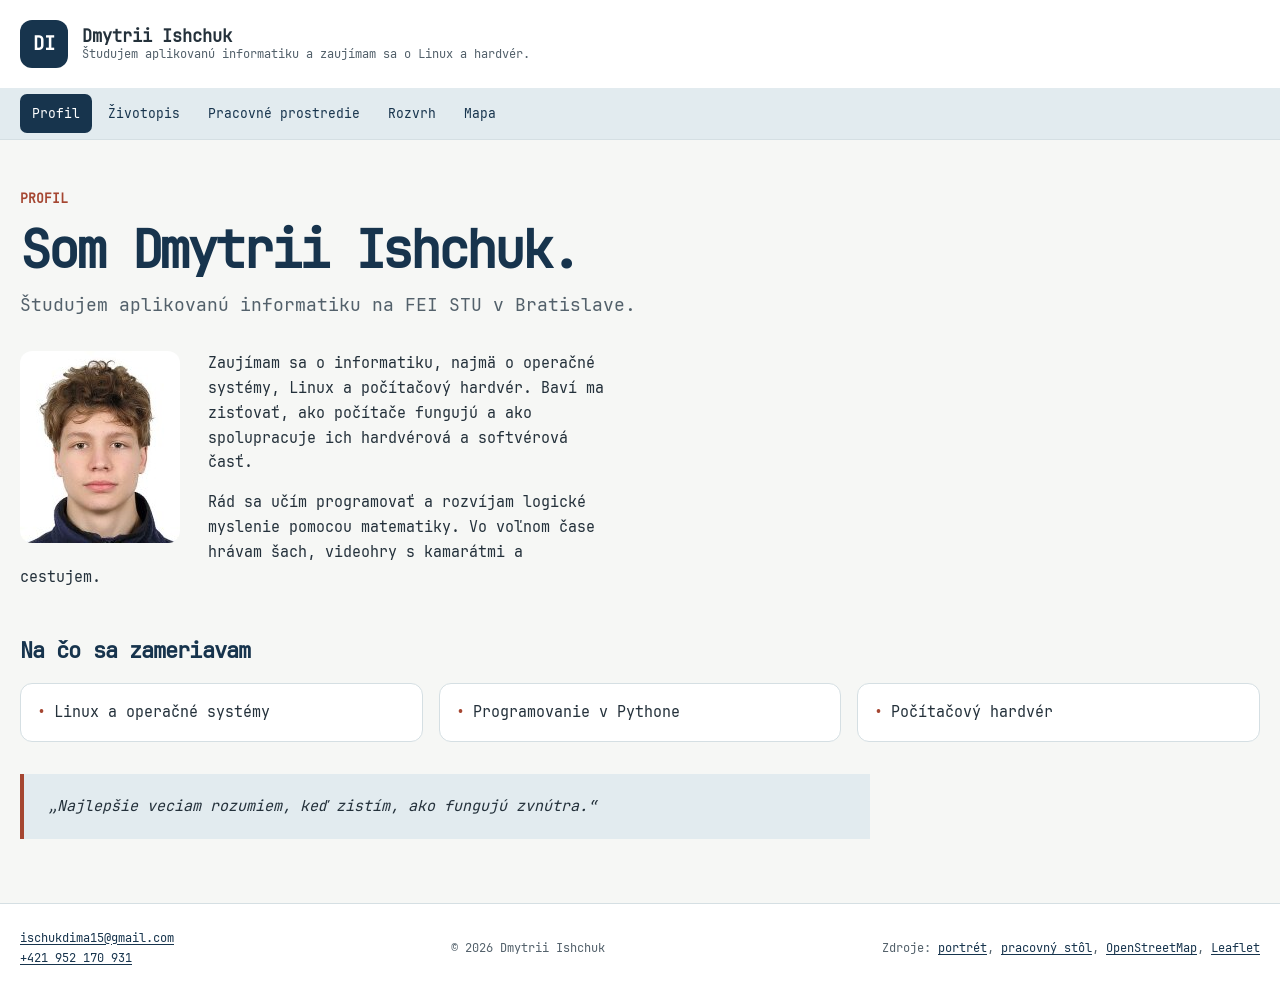
==== index.html @ 032d3a88 "Version 1.x , 25.09.2026, map.html needs to be done" ====
<!doctype html>
<html lang="sk">
<head>
  <meta charset="utf-8">
  <meta name="viewport" content="width=device-width, initial-scale=1">
  <meta name="description" content="Profil Dmytriia Ishchuka, študenta aplikovanej informatiky na FEI STU so záujmom o Linux, Python a počítačový hardvér.">
  <meta property="og:title" content="Dmytrii Ishchuk | Profil">
  <meta property="og:description" content="Študujem aplikovanú informatiku na FEI STU a zaujímam sa o Linux, Python a počítačový hardvér.">
  <meta property="og:image" content="img/me.jpeg">
  <title>Dmytrii Ishchuk | Profil</title>
  <link rel="icon" type="image/png" href="favicon.png">
  <link rel="stylesheet" href="css/styles.css">
  <script src="js/script.js" defer></script>
</head>
<body>
  <a class="skip-link" href="#content">Preskočiť na obsah</a>

  <header class="site-header">
    <div class="container masthead">
      <a class="brand" href="index.html" aria-label="Dmytrii Ishchuk – úvodná stránka">
        <span class="monogram" aria-hidden="true">DI</span>
        <span class="brand-text">
          <strong>Dmytrii Ishchuk</strong>
          <small>Študujem aplikovanú informatiku a zaujímam sa o Linux a hardvér.</small>
        </span>
      </a>
    </div>

    <div class="navigation-bar">
      <div class="container navigation-inner">
        <button class="menu-button" type="button" aria-controls="main-nav" aria-expanded="false">
          <span aria-hidden="true">☰</span> Menu
        </button>
        <nav class="main-nav" id="main-nav" aria-label="Hlavná navigácia">
          <ul>
            <li><a href="index.html" aria-current="page">Profil</a></li>
            <li><a href="pages/cv.html">Životopis</a></li>
            <li><a href="pages/workspace.html">Pracovné prostredie</a></li>
            <li><a href="pages/schedule.html">Rozvrh</a></li>
            <li><a href="pages/map.html">Mapa</a></li>
          </ul>
        </nav>
      </div>
    </div>
  </header>

  <main class="container" id="content">
    <section class="profile-section" aria-labelledby="profile-title">
      <p class="eyebrow">Profil</p>
      <h1 id="profile-title">Som Dmytrii Ishchuk.</h1>
      <p class="lead">Študujem aplikovanú informatiku na FEI STU v Bratislave.</p>

      <div class="profile-copy">
        <img class="portrait" src="img/me.jpeg" alt="Portrét Dmytriia Ishchuka" width="160" height="192" loading="lazy">
        <p>Zaujímam sa o informatiku, najmä o operačné systémy, Linux a počítačový hardvér. Baví ma zisťovať, ako počítače fungujú a ako spolupracuje ich hardvérová a softvérová časť.</p>
        <p>Rád sa učím programovať a rozvíjam logické myslenie pomocou matematiky. Vo voľnom čase hrávam šach, videohry s kamarátmi a cestujem.</p>
      </div>
    </section>

    <section class="interests-section" aria-labelledby="interests-title">
      <h2 id="interests-title">Na čo sa zameriavam</h2>
      <ul class="key-list">
        <li>Linux a operačné systémy</li>
        <li>Programovanie v Pythone</li>
        <li>Počítačový hardvér</li>
      </ul>
    </section>

    <aside class="motto" aria-label="Moje motto">
      <p>„Najlepšie veciam rozumiem, keď zistím, ako fungujú zvnútra.“</p>
    </aside>
  </main>

  <footer class="site-footer">
    <div class="container footer-inner">
      <address>
        <a href="mailto:ischukdima15@gmail.com">ischukdima15@gmail.com</a>
        <a href="tel:+421952170931">+421 952 170 931</a>
      </address>
      <p>© 2026 Dmytrii Ishchuk</p>
      <p>Zdroje: <a href="img/me.jpeg">portrét</a>, <a href="img/workspace.jpg">pracovný stôl</a>, <a href="https://www.openstreetmap.org/copyright">OpenStreetMap</a>, <a href="https://leafletjs.com/">Leaflet</a></p>
    </div>
  </footer>
</body>
</html>
---- css/styles.css ----
@font-face {
  font-family: "JetBrains Mono";
  src: url("../fonts/jetbrains-mono.woff2") format("woff2");
  font-style: normal;
  font-weight: 400;
  font-display: swap;
}

:root {
  --brand-primary: #17344d;
  --brand-secondary: #e2ebef;
  --accent: #a54631;
  --text: #24313b;
  --muted: #53616b;
  --background: #f6f7f5;
  --surface: #ffffff;
  --border: #d5dfe3;
  --physical: #e9eee4;
  --radius: 12px;
  --space: 1rem;
}

* {
  box-sizing: border-box;
}

html {
  scroll-behavior: smooth;
}

body {
  margin: 0;
  background: var(--background);
  color: var(--text);
  font-family: "JetBrains Mono", monospace;
  font-size: 0.94rem;
  line-height: 1.65;
}

a {
  color: var(--brand-primary);
  text-underline-offset: 0.2em;
}

a:hover {
  color: var(--accent);
}

button {
  font: inherit;
}

:focus-visible {
  outline: 3px solid var(--accent);
  outline-offset: 3px;
}

.container {
  width: min(calc(100% - 2rem), 1240px);
  margin-inline: auto;
}

.skip-link {
  position: absolute;
  top: -4rem;
  left: var(--space);
  z-index: 10;
  padding: 0.5rem 0.75rem;
  background: var(--brand-primary);
  color: var(--surface);
}

.skip-link:focus {
  top: 0.5rem;
}

.site-header {
  background: var(--surface);
  border-bottom: 1px solid var(--border);
}

.masthead {
  padding-block: 1.25rem;
}

.brand {
  display: inline-flex;
  align-items: center;
  gap: 0.9rem;
  color: var(--text);
  text-decoration: none;
}

.brand:hover {
  color: var(--brand-primary);
}

.monogram {
  display: grid;
  flex: 0 0 3rem;
  place-items: center;
  width: 3rem;
  height: 3rem;
  border-radius: var(--radius);
  background: var(--brand-primary);
  color: var(--surface);
  font-size: 1.2rem;
  font-weight: 700;
  line-height: 1;
}

.brand-text {
  display: grid;
  line-height: 1.35;
}

.brand-text strong {
  font-size: 1.05rem;
}

.brand-text small {
  color: var(--muted);
  font-size: 0.73rem;
}

.navigation-bar {
  background: var(--brand-secondary);
}

.navigation-inner {
  display: flex;
  align-items: center;
}

.menu-button {
  display: none;
  border: 0;
  background: transparent;
  color: var(--brand-primary);
  cursor: pointer;
}

.main-nav ul {
  display: flex;
  flex-wrap: wrap;
  gap: 0.25rem;
  margin: 0;
  padding: 0.35rem 0;
  list-style: none;
}

.main-nav a {
  display: block;
  padding: 0.55rem 0.75rem;
  border-radius: 7px;
  color: var(--brand-primary);
  font-size: 0.84rem;
  text-decoration: none;
}

.main-nav a:hover,
.main-nav a[aria-current="page"] {
  background: var(--brand-primary);
  color: var(--surface);
}

main {
  padding-block: 3rem 4rem;
}

h1,
h2,
p {
  margin-top: 0;
}

h1,
h2 {
  color: var(--brand-primary);
  line-height: 1.25;
}

h1 {
  margin-bottom: 0.5rem;
  font-size: clamp(2rem, 5vw, 3.25rem);
  letter-spacing: -0.06em;
}

h2 {
  font-size: 1.4rem;
  letter-spacing: -0.04em;
}

.eyebrow {
  margin-bottom: 0.5rem;
  color: var(--accent);
  font-size: 0.8rem;
  font-weight: 700;
  text-transform: uppercase;
}

.lead {
  margin-bottom: 2rem;
  color: var(--muted);
  font-size: 1.1rem;
}

.profile-section {
  max-width: 850px;
}

.profile-copy::after {
  display: block;
  clear: both;
  content: "";
}

.profile-copy p {
  max-width: 65ch;
}

.portrait {
  float: left;
  width: 160px;
  height: 192px;
  margin: 0 1.75rem 1rem 0;
  border-radius: var(--radius);
  object-fit: cover;
}

.interests-section {
  margin-top: 2rem;
}

.key-list {
  display: grid;
  grid-template-columns: repeat(3, minmax(0, 1fr));
  gap: var(--space);
  margin: 0;
  padding: 0;
  list-style: none;
}

.key-list li {
  padding: 1rem;
  border: 1px solid var(--border);
  border-radius: var(--radius);
  background: var(--surface);
}

.key-list li::before {
  margin-right: 0.5rem;
  color: var(--accent);
  content: "•";
}

.motto {
  max-width: 850px;
  margin-top: 2rem;
  padding: 1.25rem 1.5rem;
  border-left: 4px solid var(--accent);
  background: var(--brand-secondary);
  font-style: italic;
}

.motto p {
  margin: 0;
}

.site-footer {
  border-top: 1px solid var(--border);
  background: var(--surface);
  color: var(--muted);
  font-size: 0.78rem;
}

.footer-inner {
  display: flex;
  flex-wrap: wrap;
  align-items: center;
  justify-content: space-between;
  gap: 0.5rem 2rem;
  padding-block: 1.5rem;
}

.footer-inner address {
  display: grid;
  font-style: normal;
}

.footer-inner p {
  margin: 0;
}

.cv-layout {
  display: grid;
  grid-template-columns: minmax(230px, 1fr) 2fr;
  overflow: hidden;
  border: 1px solid var(--border);
  border-radius: var(--radius);
}

.cv-sidebar,
.cv-main {
  padding: 2rem;
}

.cv-sidebar {
  background: var(--brand-secondary);
}

.cv-sidebar h2,
.cv-main h2 {
  margin-bottom: 0.75rem;
}

.cv-sidebar h2:not(:first-of-type),
.cv-main section:not(:first-child) {
  margin-top: 2rem;
}

.cv-portrait {
  display: block;
  width: 160px;
  height: 192px;
  margin-bottom: 1.5rem;
  border-radius: var(--radius);
  object-fit: cover;
}

.cv-sidebar address {
  display: grid;
  font-style: normal;
  overflow-wrap: anywhere;
}

.cv-main {
  background: var(--surface);
}

.skill-list {
  margin: 0;
  padding: 0;
  list-style: none;
}

.skill-list li {
  display: flex;
  flex-wrap: wrap;
  justify-content: space-between;
  gap: 0.25rem 1rem;
  padding: 0.55rem 0;
  border-bottom: 1px solid var(--border);
}

.skill-list li span:last-child {
  color: var(--muted);
}

.workspace-figure {
  max-width: 600px;
  margin: 0 auto;
}

.workspace-photo {
  position: relative;
}

.workspace-photo > img {
  display: block;
  width: 100%;
  height: auto;
  border-radius: var(--radius);
}

.hotspot {
  appearance: none;
  position: absolute;
  z-index: 2;
  top: var(--spot-y);
  left: var(--spot-x);
  width: 2.5rem;
  height: 2.5rem;
  margin: 0;
  transform: translate(-50%, -50%);
  border: 3px solid var(--surface);
  border-radius: 50%;
  background: var(--brand-primary);
  box-shadow: 0 0 0 2px var(--brand-primary);
  cursor: pointer;
}

.hotspot:hover,
.hotspot:checked {
  background: var(--accent);
  box-shadow: 0 0 0 3px var(--accent);
}

.hotspot-panels {
  position: absolute;
  z-index: 1;
  inset: 0;
}

.hotspot-panel {
  position: absolute;
  visibility: hidden;
  width: min(19rem, 70%);
  padding: 0.9rem 1rem;
  border-radius: var(--radius);
  background: var(--brand-primary);
  color: var(--surface);
  opacity: 0;
}

.hotspot-panel h3 {
  margin: 0 0 0.25rem;
  font-size: 1rem;
}

.hotspot-panel p {
  margin: 0;
  font-size: 0.78rem;
}

.panel-monitor { top: 5%; left: 5%; }
.panel-keyboard { top: 44%; left: 5%; }
.panel-mouse { top: 46%; left: 5%; }
.panel-laptop { bottom: 4%; right: 4%; }
.panel-mat { top: 60%; left: 20%; }

#spot-monitor:checked ~ .hotspot-panels .panel-monitor,
#spot-keyboard:checked ~ .hotspot-panels .panel-keyboard,
#spot-mouse:checked ~ .hotspot-panels .panel-mouse,
#spot-laptop:checked ~ .hotspot-panels .panel-laptop,
#spot-mat:checked ~ .hotspot-panels .panel-mat {
  visibility: visible;
  opacity: 1;
}

.workspace-figure figcaption {
  margin-top: 0.75rem;
  color: var(--muted);
  font-size: 0.8rem;
}

.status-message {
  padding: 0.75rem 1rem;
  border-left: 4px solid var(--accent);
  background: var(--brand-secondary);
}

.filter-buttons {
  display: flex;
  flex-wrap: wrap;
  gap: 0.5rem;
  margin-bottom: 1rem;
}

.filter-buttons button {
  padding: 0.55rem 0.8rem;
  border: 1px solid var(--brand-primary);
  border-radius: 7px;
  background: var(--surface);
  color: var(--brand-primary);
  cursor: pointer;
}

.filter-buttons button:hover,
.filter-buttons button[aria-pressed="true"] {
  background: var(--brand-primary);
  color: var(--surface);
}

.table-scroll {
  overflow-x: auto;
  border: 1px solid var(--border);
  border-radius: var(--radius);
}

.schedule-table {
  width: 100%;
  min-width: 1200px;
  border-collapse: collapse;
  table-layout: fixed;
  font-size: 0.72rem;
  text-align: center;
}

.schedule-table caption {
  padding: 0.7rem;
  color: var(--muted);
  text-align: left;
}

.schedule-table th,
.schedule-table td {
  padding: 0.65rem 0.3rem;
  border: 1px solid var(--border);
  overflow-wrap: anywhere;
}

.schedule-table thead {
  background: var(--brand-primary);
  color: var(--surface);
}

.schedule-table tbody tr:nth-of-type(even) {
  background: var(--brand-secondary);
}

.schedule-table tbody th {
  color: var(--brand-primary);
  text-align: left;
}

.schedule-table .free {
  color: var(--muted);
}

.schedule-table .lecture {
  background: var(--brand-secondary);
}

.schedule-table .exercise {
  background: var(--surface);
}

.schedule-table .physical {
  background: var(--physical);
}

.schedule-table .lesson {
  font-weight: 700;
}

.schedule-table .lesson small {
  font-weight: 400;
}

.schedule-table .is-current {
  outline: 3px solid var(--accent);
  outline-offset: -3px;
}

.schedule-table .is-filtered {
  background: var(--background);
}

.schedule-table .is-filtered .lesson-content {
  visibility: hidden;
}

.semester-section {
  margin-top: 2.5rem;
}

.semester-section p {
  margin-bottom: 0.5rem;
}

.semester-section progress {
  width: min(100%, 500px);
  height: 1rem;
  accent-color: var(--accent);
}

.semester-section output {
  margin-left: 0.5rem;
}

.map-controls {
  display: grid;
  grid-template-columns: repeat(2, minmax(0, 1fr));
  gap: var(--space);
  margin-block: 1.5rem;
}

.map-controls label {
  display: grid;
  gap: 0.3rem;
  font-weight: 700;
}

.map-controls select {
  width: 100%;
  padding: 0.65rem;
  border: 1px solid var(--border);
  border-radius: 7px;
  background: var(--surface);
  color: var(--text);
  font: inherit;
}

#map {
  height: 480px;
  border: 1px solid var(--border);
  border-radius: var(--radius);
}

@media (max-width: 768px) {
  .navigation-inner {
    display: block;
  }

  .menu-button {
    display: block;
    padding: 0.7rem 0.25rem;
  }

  .main-nav {
    display: none;
  }

  .main-nav.is-open {
    display: block;
  }

  .main-nav ul {
    display: block;
    padding: 0 0 0.5rem;
  }

  .main-nav a {
    padding: 0.65rem 0.75rem;
  }

  main {
    padding-block: 2rem 3rem;
  }

  .key-list {
    grid-template-columns: 1fr;
  }

  .brand-text small {
    max-width: 28ch;
  }

  .portrait {
    float: none;
    width: 160px;
    height: 192px;
    margin: 0 0 1rem;
  }

  .cv-layout {
    grid-template-columns: 1fr;
  }

  .cv-sidebar,
  .cv-main {
    padding: 1.5rem;
  }

  .workspace-photo {
    margin-bottom: 10rem;
  }

  .hotspot-panels {
    top: 100%;
    bottom: auto;
    height: 10rem;
  }

  .hotspot-panel {
    inset: 0;
    width: 100%;
    border-radius: 0 0 var(--radius) var(--radius);
  }

  .map-controls {
    grid-template-columns: 1fr;
  }

  #map {
    height: 360px;
  }
}

@media (prefers-reduced-motion: reduce) {
  html {
    scroll-behavior: auto;
  }
}
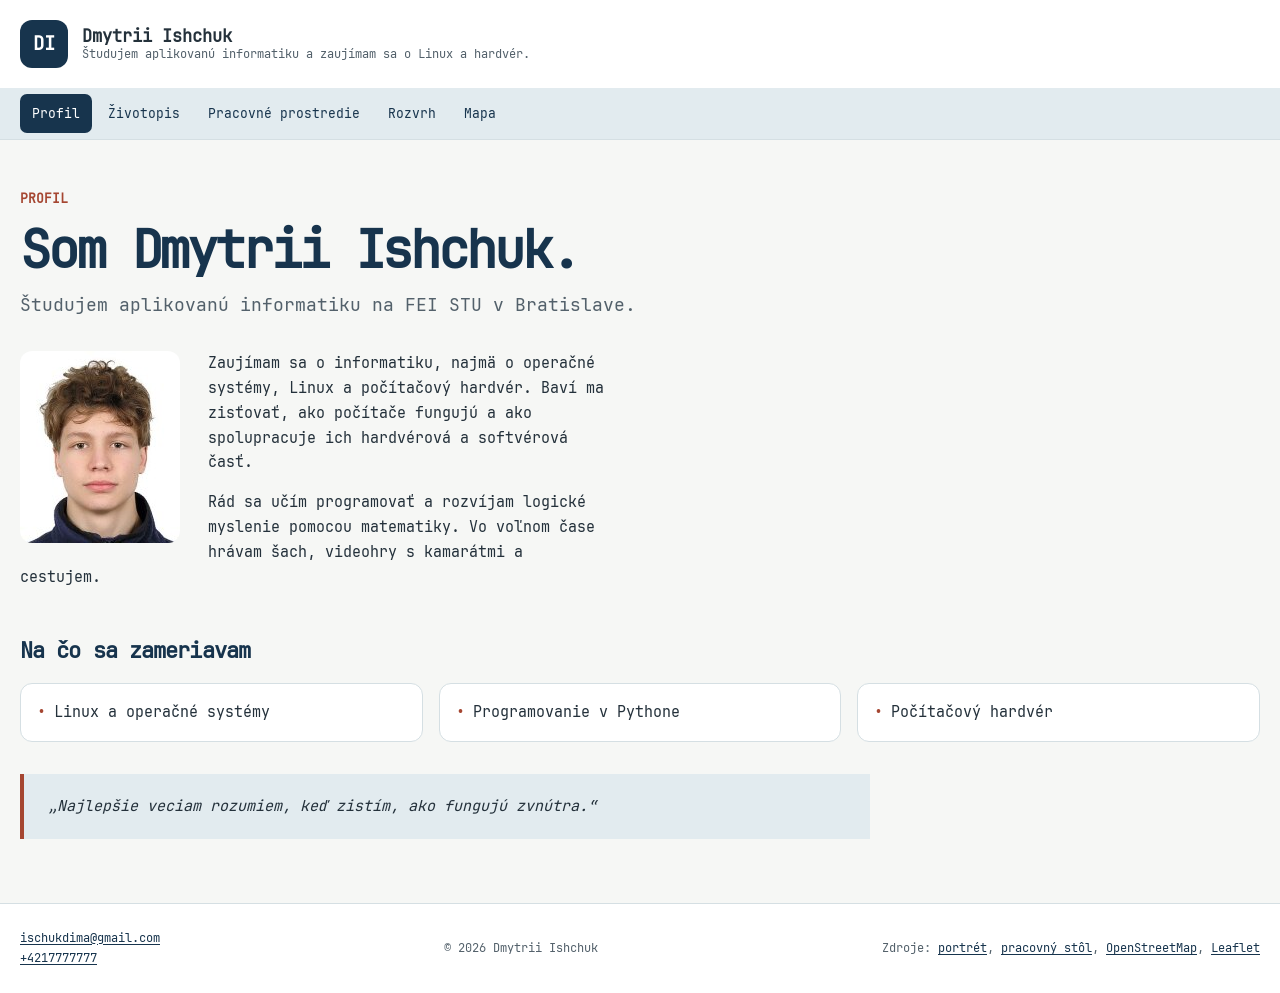
==== commit 5b1f227e: "Fix the main page and map" ====
--- a/index.html
+++ b/index.html
@@ -3,7 +3,7 @@
 <head>
   <meta charset="utf-8">
   <meta name="viewport" content="width=device-width, initial-scale=1">
-  <meta name="description" content="Profil Dmytriia Ishchuka, študenta aplikovanej informatiky na FEI STU so záujmom o Linux, Python a počítačový hardvér.">
+  <meta name="description" content="Profil Dmytrii Ishchuk, študenta aplikovanej informatiky na FEI STU so záujmom o Linux, Python a počítačový hardvér.">
   <meta property="og:title" content="Dmytrii Ishchuk | Profil">
   <meta property="og:description" content="Študujem aplikovanú informatiku na FEI STU a zaujímam sa o Linux, Python a počítačový hardvér.">
   <meta property="og:image" content="img/me.jpeg">
@@ -74,8 +74,8 @@
   <footer class="site-footer">
     <div class="container footer-inner">
       <address>
-        <a href="mailto:ischukdima15@gmail.com">ischukdima15@gmail.com</a>
-        <a href="tel:+421952170931">+421 952 170 931</a>
+        <a href="mailto:ischukdima@gmail.com">ischukdima@gmail.com</a>
+        <a href="tel:+4217777777">+4217777777</a>
       </address>
       <p>© 2026 Dmytrii Ishchuk</p>
       <p>Zdroje: <a href="img/me.jpeg">portrét</a>, <a href="img/workspace.jpg">pracovný stôl</a>, <a href="https://www.openstreetmap.org/copyright">OpenStreetMap</a>, <a href="https://leafletjs.com/">Leaflet</a></p>
